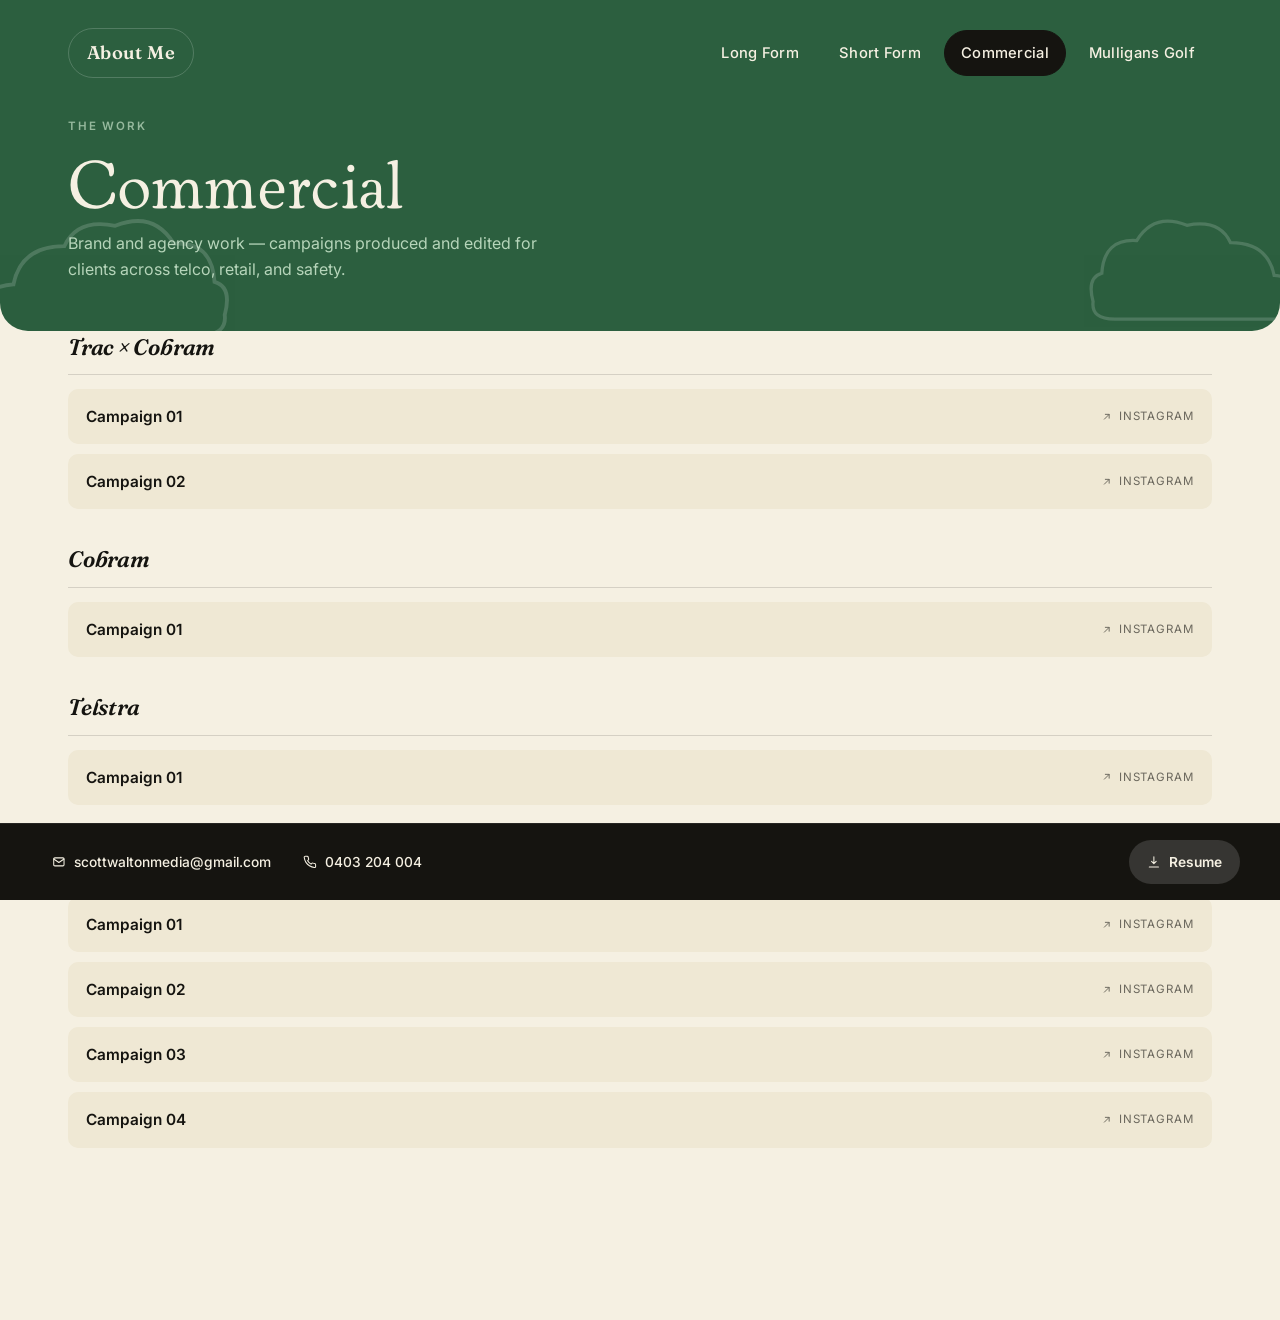
==== commercial.html @ 22e76039 "Finalise portfolio site for job applications Add real contact details and resume link, fill in the M" ====
<!DOCTYPE html>
<html lang="en-AU">
<head>
<meta charset="UTF-8">
<meta name="viewport" content="width=device-width, initial-scale=1">
<title>Commercial — Scott Walton</title>
<meta name="description" content="Commercial and brand work by Scott Walton — campaigns produced and edited for clients across telco, retail, and safety.">
<link rel="preconnect" href="https://fonts.googleapis.com">
<link rel="preconnect" href="https://fonts.gstatic.com" crossorigin>
<link href="https://fonts.googleapis.com/css2?family=Fraunces:ital,opsz,wght@0,9..144,300;0,9..144,600;0,9..144,900;1,9..144,600&family=Bevan&family=Inter:wght@400;500;600;700&display=swap" rel="stylesheet">
<link rel="stylesheet" href="style.css">
</head>
<body>

<!-- ================= PAGE HEADER ================= -->
<header class="hero hero--compact" id="top">
  <div class="cloud cloud--bl" aria-hidden="true">
    <svg viewBox="0 0 220 120" fill="none" stroke="currentColor" stroke-width="3">
      <path d="M14 92 Q12 62 42 60 Q48 30 82 30 Q92 8 122 14 Q152 2 168 28 Q198 26 200 58 Q214 62 208 84 Q210 100 188 100 L28 100 Q6 102 14 92 Z"/>
    </svg>
  </div>
  <div class="cloud cloud--br" aria-hidden="true">
    <svg viewBox="0 0 220 120" fill="none" stroke="currentColor" stroke-width="3">
      <path d="M14 92 Q12 62 42 60 Q48 30 82 30 Q92 8 122 14 Q152 2 168 28 Q198 26 200 58 Q214 62 208 84 Q210 100 188 100 L28 100 Q6 102 14 92 Z"/>
    </svg>
  </div>

  <div class="wrap hero-inner">
    <nav class="topnav" aria-label="Primary">
      <a class="brand" href="index.html">About Me</a>
      <div class="navlinks">
        <a href="long-form.html">Long Form</a>
        <a href="short-form.html">Short Form</a>
        <a href="commercial.html" class="active">Commercial</a>
        <a href="mulligans-golf.html">Mulligans Golf</a>
      </div>
    </nav>

    <div class="section-head">
      <span class="eyebrow">The Work</span>
      <h2 class="section-title">Commercial</h2>
      <p class="section-desc">Brand and agency work — campaigns produced and edited for clients across telco, retail, and safety.</p>
    </div>
  </div>
</header>

<main>
  <section class="bg-cream work-section">
    <div class="wrap">
      <div id="commercial-content"></div>
    </div>
  </section>
</main>

<!-- ================= PERSISTENT CONTACT ================= -->
<footer class="contact-bar">
  <div class="contact-bar-inner">
    <div class="contact-links">
      <a href="mailto:scottwaltonmedia@gmail.com">
        <svg class="icon" viewBox="0 0 24 24" fill="none" stroke="currentColor" stroke-width="1.8" stroke-linecap="round" stroke-linejoin="round" width="17" height="17"><rect x="3" y="5" width="18" height="14" rx="2"/><path d="M3 7l9 6 9-6"/></svg>
        <span class="full">scottwaltonmedia@gmail.com</span>
      </a>
      <a href="tel:+61403204004">
        <svg class="icon" viewBox="0 0 24 24" fill="none" stroke="currentColor" stroke-width="1.8" stroke-linecap="round" stroke-linejoin="round" width="17" height="17"><path d="M22 16.92v3a2 2 0 0 1-2.18 2 19.79 19.79 0 0 1-8.63-3.07 19.5 19.5 0 0 1-6-6 19.79 19.79 0 0 1-3.07-8.67A2 2 0 0 1 4.11 2h3a2 2 0 0 1 2 1.72c.13.96.36 1.9.7 2.81a2 2 0 0 1-.45 2.11L8.09 9.91a16 16 0 0 0 6 6l1.27-1.27a2 2 0 0 1 2.11-.45c.9.34 1.85.57 2.81.7A2 2 0 0 1 22 16.92z"/></svg>
        <span class="full">0403 204 004</span>
      </a>
    </div>
    <a class="resume-btn" href="resume/RESUME_SCOTT-WALTON.pdf" target="_blank" rel="noopener">
      <svg class="icon" viewBox="0 0 24 24" fill="none" stroke="currentColor" stroke-width="1.8" stroke-linecap="round" stroke-linejoin="round" width="16" height="16"><path d="M12 3v12m0 0l-4-4m4 4l4-4M4 21h16"/></svg>
      Resume
    </a>
  </div>
</footer>

<script src="common.js"></script>
<script>
  Site.renderCommercial("commercial-content", [
    { client:"Trac × Cobram", label:"Campaign 01", url:"https://www.instagram.com/p/DOAtXZxku90/" },
    { client:"Trac × Cobram", label:"Campaign 02", url:"https://www.instagram.com/p/DMUkMUGy0Uh/" },
    { client:"Cobram", label:"Campaign 01", url:"https://www.instagram.com/p/DJ03P0bSk0A/" },
    { client:"Telstra", label:"Campaign 01", url:"https://www.instagram.com/p/C-o95QfpR-b/" },
    { client:"TAC", label:"Campaign 01", url:"https://www.instagram.com/p/DLa5VhiiJYh/" },
    { client:"TAC", label:"Campaign 02", url:"https://www.instagram.com/p/DLbHF4pMY2a/" },
    { client:"TAC", label:"Campaign 03", url:"https://www.instagram.com/p/DLZAIhKzTkI/" },
    { client:"TAC", label:"Campaign 04", url:"https://www.instagram.com/p/DLY51osMXlN/" }
  ]);
</script>
</body>
</html>
---- style.css ----
@font-face{
  font-family:"Cooper Black";
  src:url("FONT/Cooper-Black.otf") format("opentype");
  font-weight:400;
  font-style:normal;
  font-display:swap;
}
@font-face{
  font-family:"Cooper Regular";
  src:url("FONT/Cooper-Regular.otf") format("opentype");
  font-weight:400;
  font-style:normal;
  font-display:swap;
}
@font-face{
  font-family:"Cooper Medium";
  src:url("FONT/Cooper-Medium.otf") format("opentype");
  font-weight:400;
  font-style:normal;
  font-display:swap;
}

:root{
  --green-900:#132c1e;
  --green-700:#1c4a30;
  --green:#2c5f3f;
  --green-500:#356e4a;
  --cream:#f5f0e2;
  --cream-2:#efe8d4;
  --cream-3:#fbf8ef;
  --ink:#151410;
  --ink-soft:#151410cc;
  --mint:#cfead0;
  --line:rgba(255,255,255,.18);
  --line-dark:rgba(20,20,15,.14);
  --radius:18px;
  --radius-sm:10px;
  --footer-h:76px;
  --ff-display:"Fraunces", Georgia, serif;
  --ff-title:"Cooper Black", "Bevan", Georgia, serif;
  --ff-regular:"Cooper Regular", Georgia, serif;
  --ff-medium:"Cooper Medium", Georgia, serif;
  --ff-body:"Inter", -apple-system, BlinkMacSystemFont, "Segoe UI", sans-serif;
  --dur-1:180ms; --dur-2:280ms; --dur-3:400ms;
  --ease-out: cubic-bezier(.16,1,.3,1);
}

*,*::before,*::after{box-sizing:border-box;}
html{-webkit-text-size-adjust:100%; scroll-behavior:smooth;}
html,body{overflow-x:hidden; max-width:100%;}
body{
  margin:0;
  font-family:var(--ff-body);
  background:var(--cream);
  color:var(--ink);
  font-size:16px;
  line-height:1.5;
  padding-bottom:var(--footer-h);
}
img{max-width:100%; display:block;}
a{color:inherit;}
h1,h2,h3{font-family:var(--ff-display); margin:0; letter-spacing:-0.01em;}
p{margin:0;}
button{font:inherit; color:inherit; background:none; border:0; cursor:pointer;}
ul{list-style:none; margin:0; padding:0;}
.visually-hidden{position:absolute; width:1px; height:1px; padding:0; margin:-1px; overflow:hidden; clip:rect(0,0,0,0); white-space:nowrap; border:0;}
:focus-visible{outline:3px solid var(--mint); outline-offset:3px; border-radius:4px;}

.wrap{max-width:1240px; margin:0 auto; padding:0 24px;}
@media (min-width:768px){ .wrap{padding:0 48px;} }

/* ---------- Reveal on scroll ---------- */
[data-reveal]{opacity:0; transform:translateY(18px); transition:opacity var(--dur-3) var(--ease-out), transform var(--dur-3) var(--ease-out);}
[data-reveal].in-view{opacity:1; transform:translateY(0);}
@media (prefers-reduced-motion: reduce){
  [data-reveal]{opacity:1; transform:none; transition:none;}
  *{animation-duration:0.01ms !important; animation-iteration-count:1 !important; transition-duration:0.01ms !important; scroll-behavior:auto !important;}
}

/* ---------- HERO / PAGE HEADER ---------- */
.hero{
  position:relative;
  background:var(--green);
  color:var(--cream);
  overflow:hidden;
  border-radius:0 0 28px 28px;
}
.hero--flat{border-radius:0;}
.hero-inner{position:relative; z-index:2; padding-top:20px; padding-bottom:64px;}
.hero--compact .hero-inner{padding-bottom:48px;}
.hero--compact .section-head{margin-top:40px; margin-bottom:0;}
.hero--compact .eyebrow,
.hero--compact .section-desc{color:var(--mint);}
.hero--compact .section-title{color:var(--cream); font-family:var(--ff-regular);}

nav.topnav{display:flex; align-items:center; justify-content:space-between; gap:16px; flex-wrap:wrap; padding-top:8px;}
.brand{
  font-family:var(--ff-display); font-weight:600; font-size:1.15rem; letter-spacing:.02em;
  border:1.5px solid var(--line); border-radius:999px; padding:10px 18px; min-height:44px; display:inline-flex; align-items:center;
  text-decoration:none;
  transition:background var(--dur-1) ease, border-color var(--dur-1) ease;
}
.brand.active{background:var(--ink); color:var(--cream); border-color:var(--ink);}
.navlinks{display:flex; align-items:center; gap:6px; flex-wrap:wrap;}
.navlinks a{
  text-decoration:none; font-weight:500; font-size:.92rem; letter-spacing:.02em;
  padding:11px 16px; min-height:44px; display:inline-flex; align-items:center;
  border-radius:999px; border:1.5px solid transparent;
  transition:background var(--dur-1) ease, border-color var(--dur-1) ease, color var(--dur-1) ease;
}
.navlinks a:hover{border-color:var(--line);}
.navlinks a.active{background:var(--ink); color:var(--cream); border-color:var(--ink);}

.hero-title{
  text-align:center;
  font-family:var(--ff-title);
  font-weight:400;
  font-size:clamp(3.4rem, 16vw, 10.5rem);
  line-height:.86;
  color:var(--mint);
  margin:56px 0 8px;
}
.hero-role{
  text-align:center;
  font-family:var(--ff-medium); font-style:normal; font-weight:400;
  font-size:clamp(1rem,3.4vw,1.5rem);
  color:var(--cream);
  margin-bottom:40px;
}
.role-circled{position:relative; display:inline-block;}
.role-circle{
  position:absolute; inset:-65% -12% -18% -12%; z-index:1;
  overflow:visible; pointer-events:none;
  transform:rotate(-2deg);
}

.hero-bio{max-width:680px; margin:0 auto; text-align:left;}
.hero-bio p{font-family:var(--ff-regular); font-size:1.05rem; line-height:1.75; color:var(--cream); opacity:.95; margin-bottom:18px;}
.hero-bio p:last-of-type{margin-bottom:22px;}

.scroll-cue{
  display:flex; flex-direction:column; align-items:center; gap:6px;
  margin:56px auto 8px; color:var(--mint); opacity:.8;
  font-size:.68rem; letter-spacing:.18em; text-transform:uppercase;
}
.scroll-cue svg{animation:bob 1.8s ease-in-out infinite;}
@keyframes bob{0%,100%{transform:translateY(0);}50%{transform:translateY(6px);}}

.cloud{position:absolute; color:var(--line); opacity:.9; pointer-events:none; z-index:1;}
.cloud svg{display:block;}
.cloud--bl{left:-40px; bottom:-30px; width:280px;}
.cloud--br{right:-40px; bottom:-10px; width:240px; transform:scaleX(-1);}
@media (max-width:640px){ .cloud--bl{width:190px;} .cloud--br{width:170px;} }

/* ---------- SECTION shell ---------- */
section{padding:96px 0;}
.section-head{margin-bottom:48px;}
.section-head--center{text-align:center;}
.eyebrow{
  display:block; font-size:.72rem; letter-spacing:.16em; text-transform:uppercase; font-weight:600;
  margin-bottom:14px; opacity:.65;
}
.section-title{font-family:var(--ff-title); font-size:clamp(2.4rem,7vw,4.2rem); font-weight:400; line-height:.94;}
.section-desc{max-width:520px; margin-top:18px; font-size:1rem; line-height:1.65; opacity:.85;}
.section-head--center .section-desc{margin-left:auto; margin-right:auto;}

/* Utility background/spacing for standalone work pages */
.bg-green{background:var(--green); color:var(--cream);}
.bg-cream2{background:var(--cream-2);}
.bg-cream{background:var(--cream);}
.work-section{padding:0 0 96px;}

/* ---------- Placeholder content block (reused anywhere) ---------- */
.placeholder-block{
  padding:20px 22px; border:1.5px dashed var(--line-dark); border-radius:var(--radius-sm);
}
.placeholder-tag{
  display:inline-block; font-style:normal; font-family:var(--ff-body); font-weight:600; font-size:.68rem;
  letter-spacing:.1em; text-transform:uppercase; background:var(--green); color:var(--mint);
  padding:4px 10px; border-radius:999px; margin-bottom:14px;
}
.placeholder-block p{font-style:italic; color:var(--ink-soft); font-size:1.02rem; line-height:1.7;}

/* ---------- LOGO BAR ---------- */
.logos{
  background:var(--cream-3);
  border-top:1px solid var(--line-dark);
  border-bottom:1px solid var(--line-dark);
  padding:40px 0;
}
.logos-caption{
  text-align:center; font-family:var(--ff-display); font-style:italic; font-weight:500;
  font-size:.95rem; color:var(--ink-soft); opacity:.85;
}
.logo-row{display:flex; flex-wrap:wrap; justify-content:center; align-items:center; gap:28px 56px; margin-top:24px;}
.logo-slot{
  font-family:var(--ff-body); font-size:1.15rem; font-weight:700; letter-spacing:.01em;
  color:#8f897a;
}
.logo-slot img{display:block; height:32px; width:auto; filter:grayscale(1); opacity:.7;}

/* ---------- SHOWREEL (home) ---------- */
.showreel-heading-row{
  display:flex; align-items:center; flex-wrap:wrap; gap:8px 32px;
  margin-bottom:56px;
}
.showreel-heading{position:relative; display:inline-block;}
.showreel-heading .section-title{position:relative; z-index:1;}
.showreel-circle{
  position:absolute; inset:-88% -10% -8% -10%; z-index:2;
  overflow:visible; pointer-events:none;
  transform:rotate(-3deg) translateX(5%);
}
.showreel-note{width:640px; max-width:75vw; height:auto; margin-top:6px;}
.showreel-player{width:100%;}
.showreel-video{
  display:block; width:100%; aspect-ratio:16/9;
  border-radius:var(--radius); background:#000;
}
.video-pending{
  aspect-ratio:16/9; width:100%; border-radius:var(--radius);
  border:1.5px dashed var(--line-dark);
  display:flex; flex-direction:column; align-items:center; justify-content:center;
  text-align:center; gap:12px; padding:32px;
}
.video-pending p{max-width:440px; font-style:italic; color:var(--ink-soft); font-size:.95rem; line-height:1.65;}
.video-pending code{font-family:var(--ff-body); font-style:normal; background:var(--cream-2); padding:2px 6px; border-radius:4px; font-size:.9em;}

/* ---------- Long Form / video cards ---------- */
.lf-featured{
  display:block; text-decoration:none; color:inherit;
  border-radius:var(--radius); overflow:hidden; position:relative;
  background:var(--green-700); margin-bottom:28px;
  border:1px solid var(--line);
}
.lf-featured .thumb-box{aspect-ratio:16/7.2;}
.lf-featured .card-title{padding:18px 22px 22px;}
.lf-featured .card-title .kicker{font-size:.68rem; letter-spacing:.14em; text-transform:uppercase; opacity:.75; display:block; margin-bottom:6px;}
.lf-featured .card-title h3{font-size:clamp(1.3rem,3vw,1.9rem); font-weight:600; font-style:italic;}

.card-grid{display:grid; grid-template-columns:1fr; gap:22px;}
@media (min-width:640px){ .card-grid{grid-template-columns:repeat(2,1fr);} }
@media (min-width:1024px){ .card-grid.cols-4{grid-template-columns:repeat(4,1fr);} }

.video-card{
  display:block; text-decoration:none; color:inherit;
  border-radius:var(--radius-sm); overflow:hidden; background:var(--green-700);
  border:1px solid var(--line); cursor:pointer;
}
.thumb-box{
  position:relative; aspect-ratio:16/9; background:var(--green-900);
  overflow:hidden;
}
.thumb-box img{width:100%; height:100%; object-fit:cover; transition:transform var(--dur-3) var(--ease-out);}
.video-card:hover .thumb-box img{transform:scale(1.04);}
.thumb-box.thumb-fallback{
  display:flex; align-items:center; justify-content:center;
  background:linear-gradient(135deg,var(--green-500),var(--green-900));
}
.thumb-box.thumb-fallback img{display:none;}
.play-badge{
  position:absolute; inset:0; display:flex; align-items:center; justify-content:center;
}
.play-badge span{
  width:56px; height:56px; border-radius:50%; background:rgba(20,20,15,.55);
  backdrop-filter:blur(2px); display:flex; align-items:center; justify-content:center;
  color:var(--cream); transition:transform var(--dur-2) var(--ease-out), background var(--dur-2) ease;
}
.video-card:hover .play-badge span, .lf-featured:hover .play-badge span{transform:scale(1.08); background:var(--ink);}
.card-title{padding:14px 16px 18px;}
.card-title h3{font-size:1rem; font-weight:600; font-family:var(--ff-body);}

/* ---------- SHORT FORM ---------- */
.reel-grid{display:grid; grid-template-columns:repeat(2,1fr); gap:18px;}
@media (min-width:640px){ .reel-grid{grid-template-columns:repeat(4,1fr);} }
.reel-card{
  display:flex; flex-direction:column; justify-content:space-between;
  aspect-ratio:9/16; border-radius:var(--radius-sm); padding:16px;
  background:var(--green); color:var(--mint); text-decoration:none;
  border:1px solid var(--line-dark);
  transition:transform var(--dur-2) var(--ease-out), box-shadow var(--dur-2) var(--ease-out);
}
.reel-card:hover{transform:translateY(-4px); box-shadow:0 14px 28px -12px rgba(20,40,25,.35);}
.reel-top{display:flex; justify-content:space-between; align-items:flex-start;}
.reel-tag{font-size:.62rem; letter-spacing:.1em; text-transform:uppercase; background:var(--ink); color:var(--mint); padding:4px 9px; border-radius:999px;}
.reel-bottom h3{color:var(--cream); font-size:.95rem; font-weight:600; font-family:var(--ff-body); line-height:1.3;}
.reel-bottom .link-row{display:flex; align-items:center; gap:6px; margin-top:8px; font-size:.72rem; opacity:.85;}

/* ---------- COMMERCIAL ---------- */
.client-group{margin-bottom:34px;}
.client-group:last-child{margin-bottom:0;}
.client-name{
  font-family:var(--ff-display); font-weight:600; font-style:italic; font-size:1.4rem;
  margin-bottom:14px; padding-bottom:10px; border-bottom:1.5px solid var(--line-dark);
}
.campaign-list{display:flex; flex-direction:column; gap:10px;}
.campaign-row{
  display:flex; align-items:center; justify-content:space-between; gap:12px;
  text-decoration:none; color:inherit; padding:16px 18px; min-height:44px;
  background:var(--cream-2); border-radius:var(--radius-sm);
  transition:background var(--dur-1) ease, transform var(--dur-1) ease;
}
.campaign-row:hover{background:var(--green); color:var(--mint); transform:translateX(4px);}
.campaign-row .label{font-weight:600; font-size:.96rem;}
.campaign-row .platform{font-size:.72rem; letter-spacing:.08em; text-transform:uppercase; opacity:.6; display:flex; align-items:center; gap:6px;}

/* ---------- FOOTER (persistent) ---------- */
.contact-bar{
  position:fixed; left:0; right:0; bottom:0; z-index:50;
  background:var(--ink); color:var(--cream);
  border-top:1px solid rgba(255,255,255,.08);
}
.contact-bar-inner{
  max-width:1240px; margin:0 auto; padding:0 20px;
  min-height:var(--footer-h);
  display:flex; align-items:center; justify-content:space-between; gap:14px; flex-wrap:wrap;
}
.contact-links{display:flex; align-items:center; gap:8px; flex-wrap:wrap;}
.contact-links a{
  display:inline-flex; align-items:center; gap:8px; text-decoration:none; font-size:.86rem; font-weight:500;
  padding:10px 12px; min-height:44px; border-radius:999px;
  transition:background var(--dur-1) ease;
}
.contact-links a:hover{background:rgba(255,255,255,.08);}
.resume-btn{
  display:inline-flex; align-items:center; gap:8px; text-decoration:none; font-size:.86rem; font-weight:600;
  padding:10px 18px; min-height:44px; border-radius:999px;
  background:rgba(255,255,255,.14); color:var(--cream);
  transition:background var(--dur-1) ease;
}
.resume-btn:hover{background:rgba(255,255,255,.24);}
@media (max-width:560px){
  .contact-bar-inner{padding:10px 16px; gap:8px;}
  .contact-links a span.full{display:none;}
}

/* ---------- Modal ---------- */
.modal{
  position:fixed; inset:0; z-index:100; display:flex; align-items:center; justify-content:center;
  padding:24px; background:rgba(10,12,10,.88);
  opacity:0; pointer-events:none; transition:opacity var(--dur-2) ease;
}
.modal.open{opacity:1; pointer-events:auto;}
.modal-content{
  position:relative; width:100%; max-width:920px; aspect-ratio:16/9;
  background:#000; border-radius:14px; overflow:hidden;
}
.modal-content iframe{width:100%; height:100%; border:0;}
.modal-close{
  position:absolute; top:-46px; right:0; color:#fff;
  width:40px; height:40px; display:flex; align-items:center; justify-content:center;
  border:1.5px solid rgba(255,255,255,.4); border-radius:50%;
}
.modal-close:hover{background:rgba(255,255,255,.12);}

.icon{width:1em; height:1em; flex:none;}
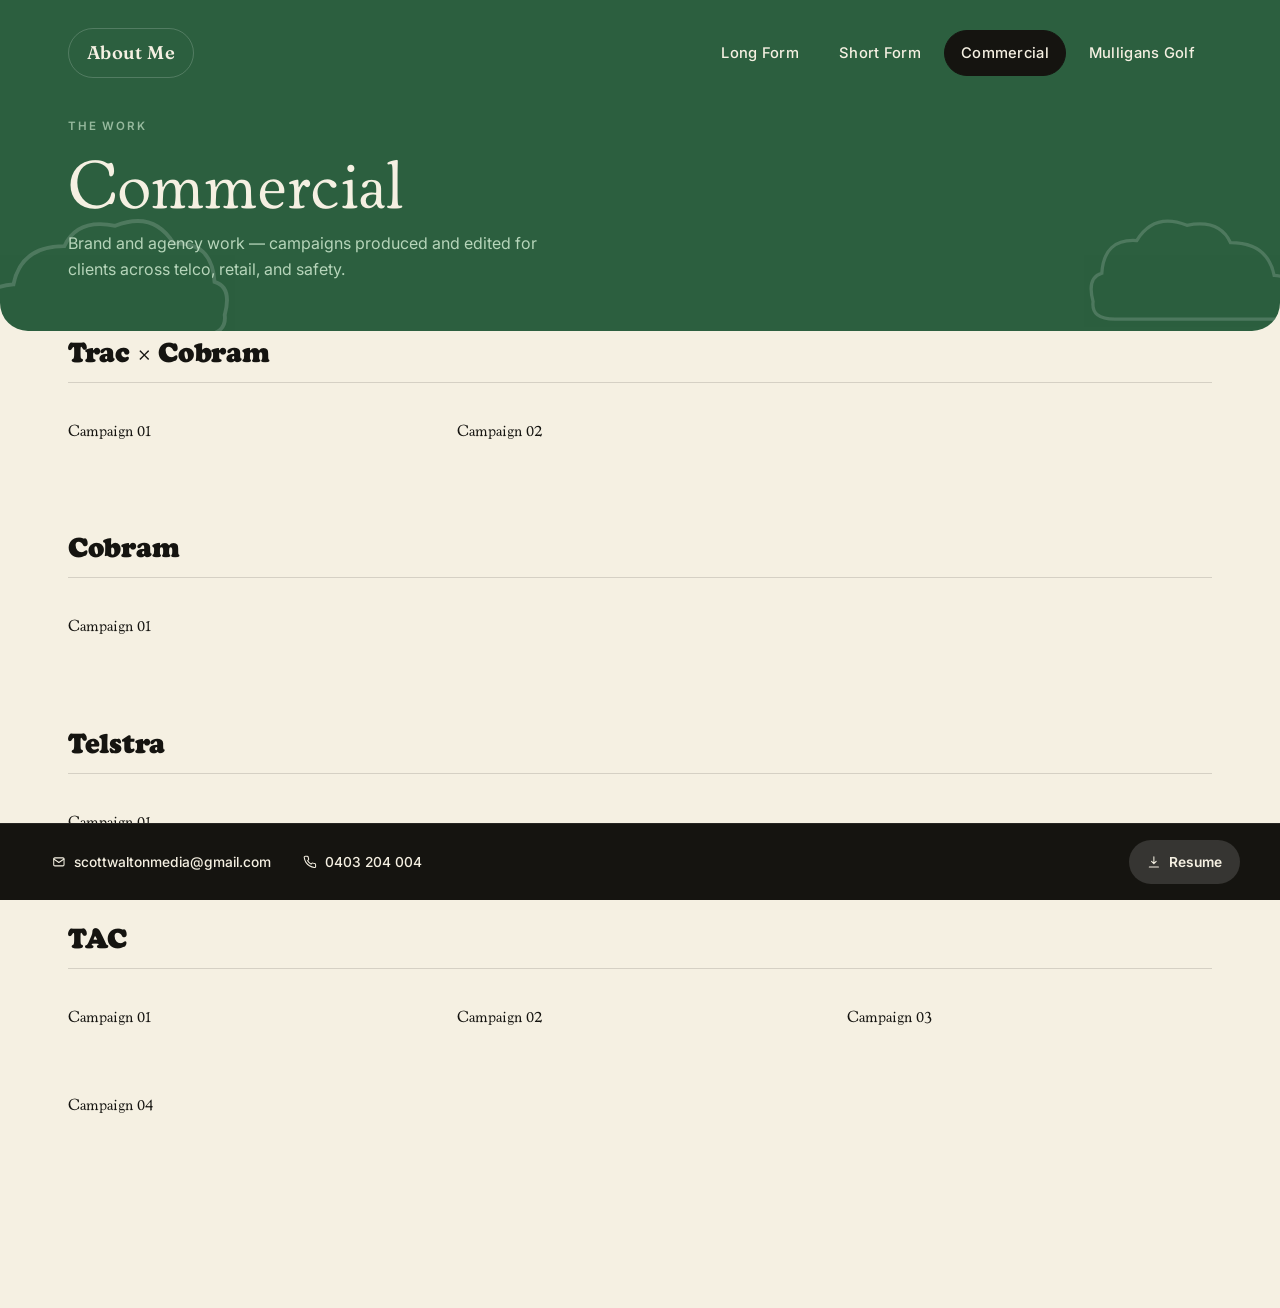
==== commit e7a488aa: "Redesign Commercial page with real Instagram embeds Replace plain text campaign rows with a grouped " ====
--- a/commercial.html
+++ b/commercial.html
@@ -74,7 +74,7 @@
 
 <script src="common.js"></script>
 <script>
-  Site.renderCommercial("commercial-content", [
+  Site.renderInstagramGrid("commercial-content", [
     { client:"Trac × Cobram", label:"Campaign 01", url:"https://www.instagram.com/p/DOAtXZxku90/" },
     { client:"Trac × Cobram", label:"Campaign 02", url:"https://www.instagram.com/p/DMUkMUGy0Uh/" },
     { client:"Cobram", label:"Campaign 01", url:"https://www.instagram.com/p/DJ03P0bSk0A/" },
--- a/style.css
+++ b/style.css
@@ -15,6 +15,13 @@
 @font-face{
   font-family:"Cooper Medium";
   src:url("FONT/Cooper-Medium.otf") format("opentype");
+  font-weight:400;
+  font-style:normal;
+  font-display:swap;
+}
+@font-face{
+  font-family:"BN Rendall Script";
+  src:url("FONT/BNRendallScript-Cursive.otf") format("opentype");
   font-weight:400;
   font-style:normal;
   font-display:swap;
@@ -270,6 +277,68 @@
 .card-title{padding:14px 16px 18px;}
 .card-title h3{font-size:1rem; font-weight:600; font-family:var(--ff-body);}
 
+/* ---------- Mulligans Golf page header ---------- */
+.section-head--mulligans .section-title{
+  font-family:"BN Rendall Script", cursive; font-weight:400;
+  font-size:clamp(3.2rem, 9vw, 5.6rem);
+}
+.section-head--mulligans .section-desc{
+  font-family:var(--ff-regular);
+  max-width:640px;
+  font-size:17px;
+}
+.section-head--mulligans .section-desc p + p{
+  margin-top:14px;
+}
+
+/* ---------- YouTube-style featured + grid (Mulligans Golf) ---------- */
+.yt-featured{
+  display:block; text-decoration:none; color:inherit;
+  max-width:700px; margin:56px auto 56px;
+  outline:none;
+}
+.yt-featured .yt-thumb{
+  aspect-ratio:16/9; border-radius:var(--radius); overflow:hidden; background:var(--green-900);
+}
+.yt-featured:focus-visible .yt-thumb{
+  outline:3px solid var(--mint); outline-offset:2px; border-radius:var(--radius);
+}
+.yt-featured .yt-title{
+  margin-top:16px; font-family:var(--ff-body); font-weight:600;
+  font-size:1.2rem; line-height:1.4; color:var(--ink);
+}
+
+.yt-grid{display:grid; grid-template-columns:1fr; gap:32px 22px;}
+@media (min-width:640px){ .yt-grid{grid-template-columns:repeat(2,1fr);} }
+@media (min-width:1024px){ .yt-grid{grid-template-columns:repeat(4,1fr);} }
+
+.yt-card{display:block; text-decoration:none; color:inherit; outline:none;}
+.yt-card .yt-thumb{
+  aspect-ratio:16/9; border-radius:var(--radius-sm); overflow:hidden; background:var(--green-900);
+}
+.yt-card:focus-visible .yt-thumb{
+  outline:3px solid var(--mint); outline-offset:2px; border-radius:var(--radius-sm);
+}
+.yt-card .yt-title{
+  margin-top:10px; font-family:var(--ff-body); font-weight:600;
+  font-size:.92rem; line-height:1.4; color:var(--ink);
+}
+
+.yt-thumb{position:relative;}
+.yt-thumb img{width:100%; height:100%; object-fit:cover; display:block; transition:transform var(--dur-3) var(--ease-out);}
+.yt-card:hover .yt-thumb img, .yt-featured:hover .yt-thumb img{transform:scale(1.03);}
+
+.shorts-heading{
+  font-family:var(--ff-title); font-weight:400;
+  font-size:clamp(1.8rem, 4vw, 2.6rem);
+  margin:72px 0 28px;
+}
+.yt-grid--shorts{grid-template-columns:repeat(2,1fr); gap:20px 16px;}
+@media (min-width:640px){ .yt-grid--shorts{grid-template-columns:repeat(3,1fr);} }
+@media (min-width:900px){ .yt-grid--shorts{grid-template-columns:repeat(6,1fr);} }
+.yt-card--vertical .yt-thumb{aspect-ratio:9/16;}
+.yt-card--vertical .yt-title{font-size:.86rem;}
+
 /* ---------- SHORT FORM ---------- */
 .reel-grid{display:grid; grid-template-columns:repeat(2,1fr); gap:18px;}
 @media (min-width:640px){ .reel-grid{grid-template-columns:repeat(4,1fr);} }
@@ -287,22 +356,23 @@
 .reel-bottom .link-row{display:flex; align-items:center; gap:6px; margin-top:8px; font-size:.72rem; opacity:.85;}
 
 /* ---------- COMMERCIAL ---------- */
-.client-group{margin-bottom:34px;}
-.client-group:last-child{margin-bottom:0;}
+.ig-client-group{margin-bottom:64px;}
+.ig-client-group:last-child{margin-bottom:0;}
 .client-name{
-  font-family:var(--ff-display); font-weight:600; font-style:italic; font-size:1.4rem;
-  margin-bottom:14px; padding-bottom:10px; border-bottom:1.5px solid var(--line-dark);
-}
-.campaign-list{display:flex; flex-direction:column; gap:10px;}
-.campaign-row{
-  display:flex; align-items:center; justify-content:space-between; gap:12px;
-  text-decoration:none; color:inherit; padding:16px 18px; min-height:44px;
-  background:var(--cream-2); border-radius:var(--radius-sm);
-  transition:background var(--dur-1) ease, transform var(--dur-1) ease;
-}
-.campaign-row:hover{background:var(--green); color:var(--mint); transform:translateX(4px);}
-.campaign-row .label{font-weight:600; font-size:.96rem;}
-.campaign-row .platform{font-size:.72rem; letter-spacing:.08em; text-transform:uppercase; opacity:.6; display:flex; align-items:center; gap:6px;}
+  font-family:var(--ff-title); font-weight:400; font-style:normal; font-size:1.7rem;
+  margin-bottom:24px; padding-bottom:10px; border-bottom:1.5px solid var(--line-dark);
+}
+.ig-grid{display:grid; grid-template-columns:1fr; gap:32px 24px;}
+@media (min-width:640px){ .ig-grid{grid-template-columns:repeat(2,1fr);} }
+@media (min-width:1024px){ .ig-grid{grid-template-columns:repeat(3,1fr);} }
+.ig-card{display:flex; flex-direction:column;}
+.ig-card blockquote.instagram-media{
+  margin:0 !important; width:100% !important; min-width:0 !important; max-width:none !important;
+}
+.ig-title{
+  margin-top:12px; font-family:var(--ff-regular); font-weight:400;
+  font-size:1rem; line-height:1.4; color:var(--ink);
+}
 
 /* ---------- FOOTER (persistent) ---------- */
 .contact-bar{
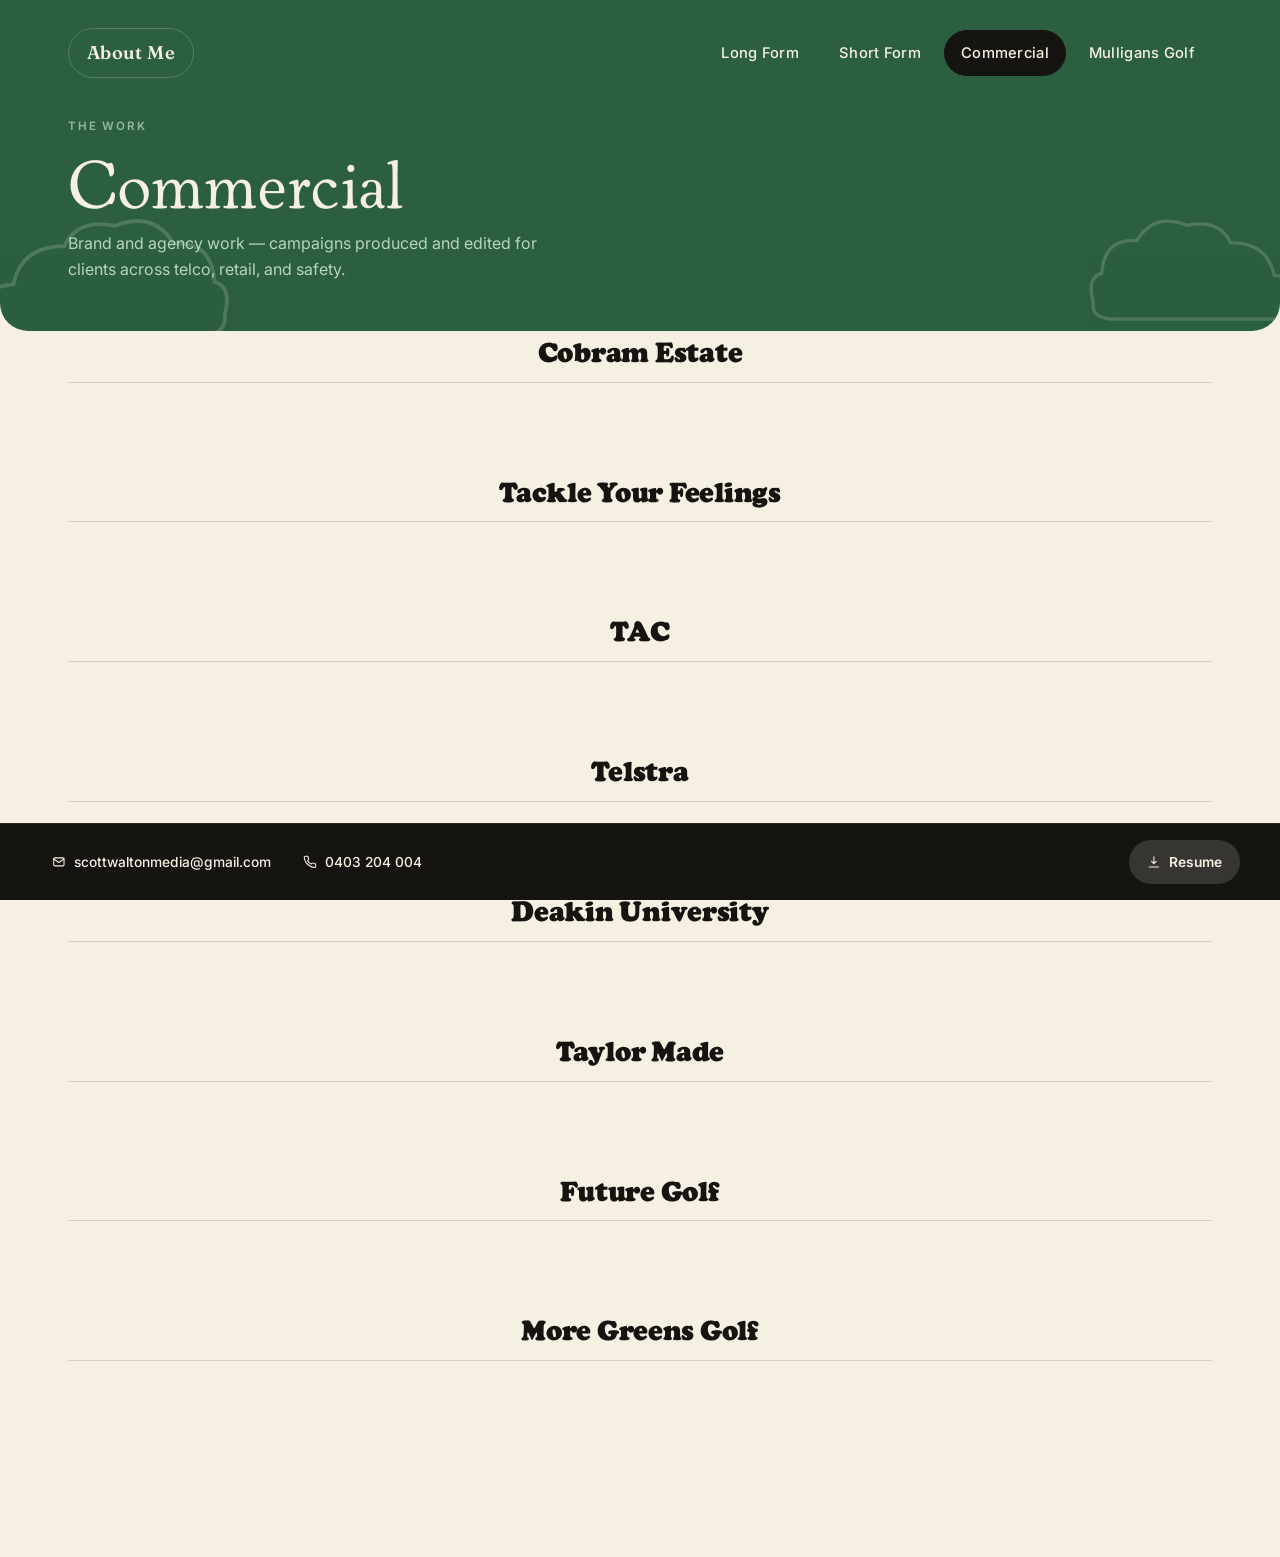
==== commit dfa58022: "Expand Commercial page with new clients and reorder by priority Add Tackle Your Feelings, Deakin Uni" ====
--- a/commercial.html
+++ b/commercial.html
@@ -75,14 +75,30 @@
 <script src="common.js"></script>
 <script>
   Site.renderInstagramGrid("commercial-content", [
-    { client:"Trac × Cobram", label:"Campaign 01", url:"https://www.instagram.com/p/DOAtXZxku90/" },
-    { client:"Trac × Cobram", label:"Campaign 02", url:"https://www.instagram.com/p/DMUkMUGy0Uh/" },
-    { client:"Cobram", label:"Campaign 01", url:"https://www.instagram.com/p/DJ03P0bSk0A/" },
-    { client:"Telstra", label:"Campaign 01", url:"https://www.instagram.com/p/C-o95QfpR-b/" },
-    { client:"TAC", label:"Campaign 01", url:"https://www.instagram.com/p/DLa5VhiiJYh/" },
-    { client:"TAC", label:"Campaign 02", url:"https://www.instagram.com/p/DLbHF4pMY2a/" },
-    { client:"TAC", label:"Campaign 03", url:"https://www.instagram.com/p/DLZAIhKzTkI/" },
-    { client:"TAC", label:"Campaign 04", url:"https://www.instagram.com/p/DLY51osMXlN/" }
+    { client:"Cobram Estate", url:"https://www.instagram.com/p/DOAtXZxku90/" },
+    { client:"Cobram Estate", url:"https://www.instagram.com/p/DMUkMUGy0Uh/" },
+    { client:"Cobram Estate", url:"https://www.instagram.com/p/DJ03P0bSk0A/" },
+    { client:"Cobram Estate", url:"https://www.instagram.com/p/C86NnfCvRc3/" },
+
+    { client:"Tackle Your Feelings", url:"https://www.instagram.com/p/C5XT9WCPCPp/" },
+    { client:"Tackle Your Feelings", url:"https://www.instagram.com/p/DOImAJOjkMy/" },
+    { client:"Tackle Your Feelings", url:"https://www.instagram.com/p/DIfAL01SCip/" },
+
+    { client:"TAC", url:"https://www.instagram.com/p/DLa5VhiiJYh/" },
+    { client:"TAC", url:"https://www.instagram.com/p/DLbHF4pMY2a/" },
+    { client:"TAC", url:"https://www.instagram.com/p/DLZAIhKzTkI/" },
+    { client:"TAC", url:"https://www.instagram.com/p/DLY51osMXlN/" },
+
+    { client:"Telstra", url:"https://www.instagram.com/p/C-o95QfpR-b/" },
+    { client:"Telstra", url:"https://www.instagram.com/p/C8s9AAOPeDP/" },
+
+    { client:"Deakin University", url:"https://www.instagram.com/reel/DMZaK-lRQk9/" },
+
+    { client:"Taylor Made", url:"https://www.instagram.com/p/C8GPd38vEmx/" },
+
+    { client:"Future Golf", url:"https://www.instagram.com/p/C4rLPSsy0UA/" },
+
+    { client:"More Greens Golf", url:"https://www.instagram.com/p/CuBC_dPLbTW/" }
   ]);
 </script>
 </body>
--- a/style.css
+++ b/style.css
@@ -356,22 +356,16 @@
 .reel-bottom .link-row{display:flex; align-items:center; gap:6px; margin-top:8px; font-size:.72rem; opacity:.85;}
 
 /* ---------- COMMERCIAL ---------- */
-.ig-client-group{margin-bottom:64px;}
+.ig-client-group{margin-bottom:64px; text-align:center;}
 .ig-client-group:last-child{margin-bottom:0;}
 .client-name{
   font-family:var(--ff-title); font-weight:400; font-style:normal; font-size:1.7rem;
   margin-bottom:24px; padding-bottom:10px; border-bottom:1.5px solid var(--line-dark);
 }
-.ig-grid{display:grid; grid-template-columns:1fr; gap:32px 24px;}
-@media (min-width:640px){ .ig-grid{grid-template-columns:repeat(2,1fr);} }
-@media (min-width:1024px){ .ig-grid{grid-template-columns:repeat(3,1fr);} }
-.ig-card{display:flex; flex-direction:column;}
+.ig-grid{display:flex; flex-wrap:wrap; justify-content:center; gap:20px;}
+.ig-card{display:flex; flex-direction:column; flex:0 1 271px; max-width:100%;}
 .ig-card blockquote.instagram-media{
   margin:0 !important; width:100% !important; min-width:0 !important; max-width:none !important;
-}
-.ig-title{
-  margin-top:12px; font-family:var(--ff-regular); font-weight:400;
-  font-size:1rem; line-height:1.4; color:var(--ink);
 }
 
 /* ---------- FOOTER (persistent) ---------- */
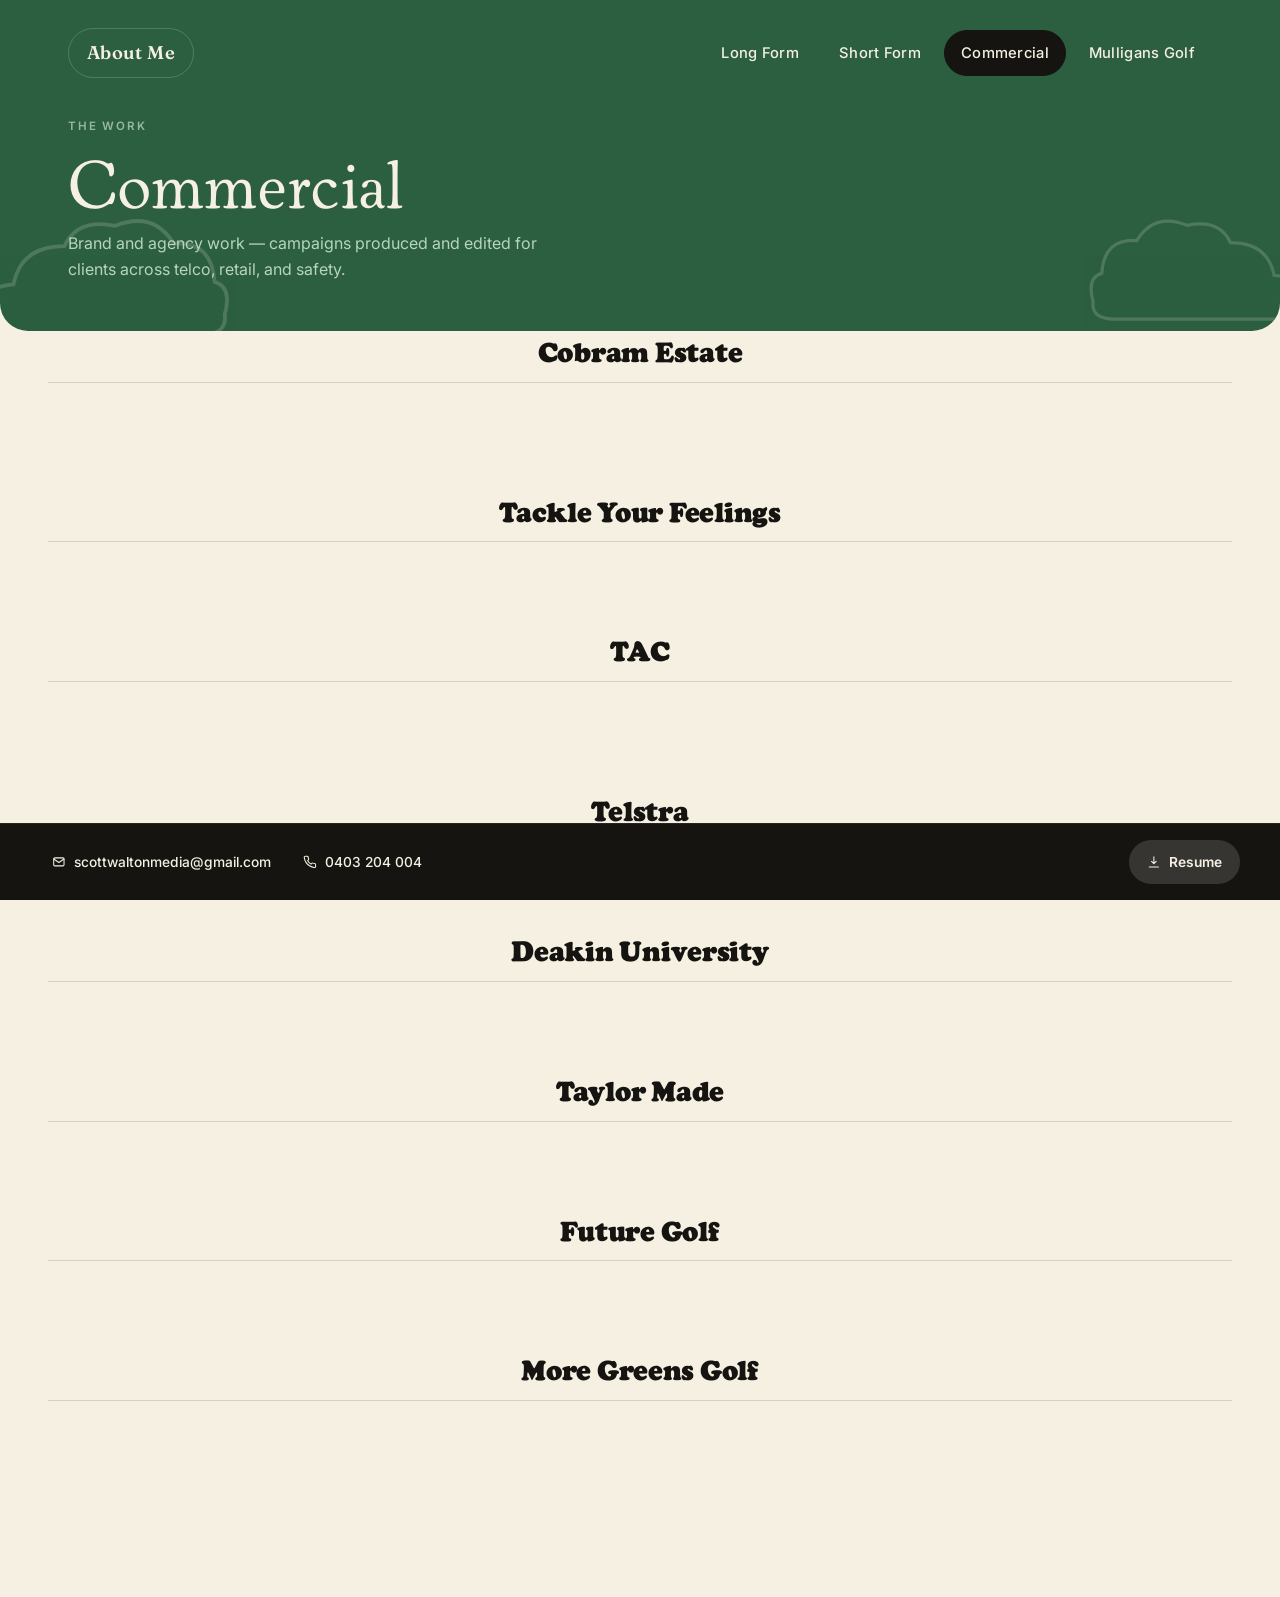
==== commit 705d2d4b: "Fix Commercial grid to fit 4 videos per row Instagram enforces a hard 326px minimum embed width, whi" ====
--- a/commercial.html
+++ b/commercial.html
@@ -46,7 +46,7 @@
 
 <main>
   <section class="bg-cream work-section">
-    <div class="wrap">
+    <div class="wrap wrap--wide">
       <div id="commercial-content"></div>
     </div>
   </section>
--- a/style.css
+++ b/style.css
@@ -75,6 +75,7 @@
 
 .wrap{max-width:1240px; margin:0 auto; padding:0 24px;}
 @media (min-width:768px){ .wrap{padding:0 48px;} }
+.wrap--wide{max-width:1480px;}
 
 /* ---------- Reveal on scroll ---------- */
 [data-reveal]{opacity:0; transform:translateY(18px); transition:opacity var(--dur-3) var(--ease-out), transform var(--dur-3) var(--ease-out);}
@@ -363,7 +364,7 @@
   margin-bottom:24px; padding-bottom:10px; border-bottom:1.5px solid var(--line-dark);
 }
 .ig-grid{display:flex; flex-wrap:wrap; justify-content:center; gap:20px;}
-.ig-card{display:flex; flex-direction:column; flex:0 1 271px; max-width:100%;}
+.ig-card{display:flex; flex-direction:column; flex:0 1 326px; max-width:100%;}
 .ig-card blockquote.instagram-media{
   margin:0 !important; width:100% !important; min-width:0 !important; max-width:none !important;
 }
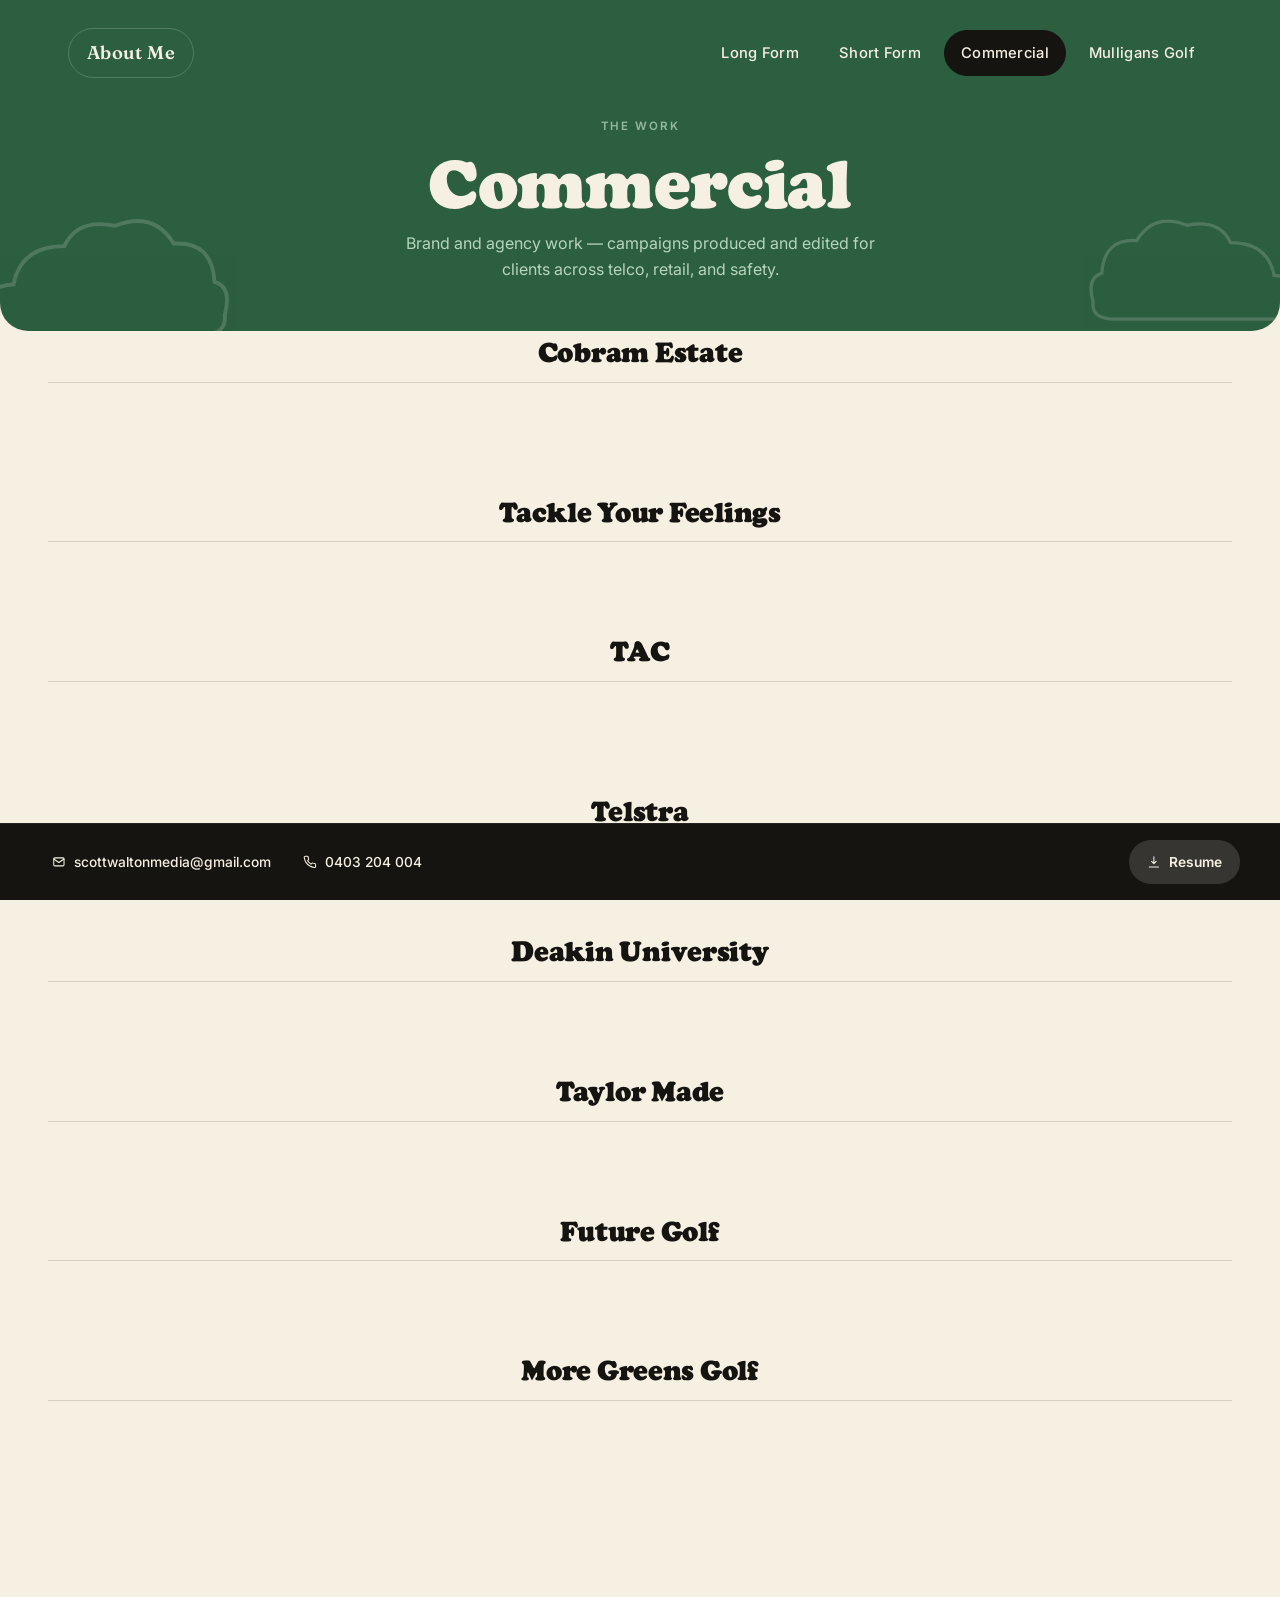
==== commit b15bd5c4: "Centre-align Commercial page header, title in Cooper Black" ====
--- a/commercial.html
+++ b/commercial.html
@@ -36,7 +36,7 @@
       </div>
     </nav>
 
-    <div class="section-head">
+    <div class="section-head section-head--center section-head--commercial">
       <span class="eyebrow">The Work</span>
       <h2 class="section-title">Commercial</h2>
       <p class="section-desc">Brand and agency work — campaigns produced and edited for clients across telco, retail, and safety.</p>
--- a/style.css
+++ b/style.css
@@ -292,6 +292,11 @@
   margin-top:14px;
 }
 
+/* ---------- Commercial page header ---------- */
+.section-head--commercial .section-title{
+  font-family:var(--ff-title); font-weight:400;
+}
+
 /* ---------- YouTube-style featured + grid (Mulligans Golf) ---------- */
 .yt-featured{
   display:block; text-decoration:none; color:inherit;
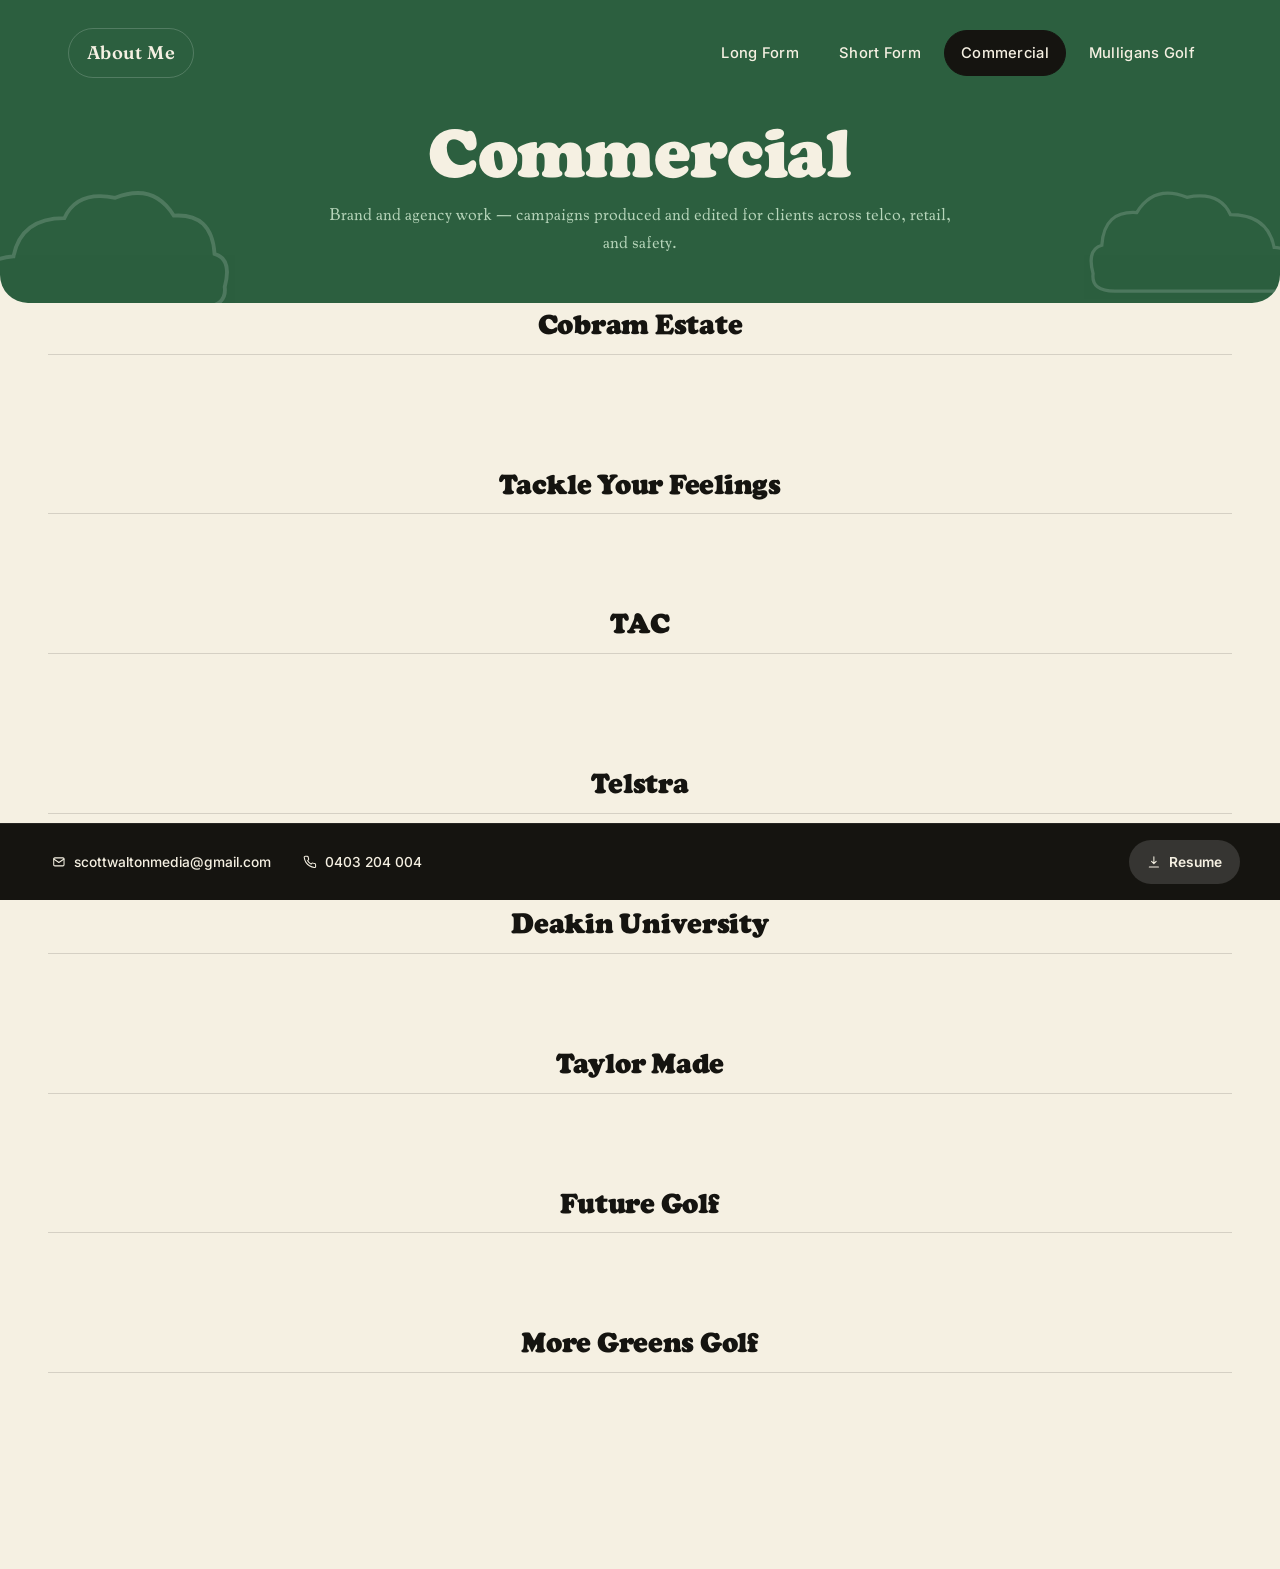
==== commit efe5214a: "Remove "The Work" eyebrow and set Commercial description to Cooper Regular" ====
--- a/commercial.html
+++ b/commercial.html
@@ -37,7 +37,6 @@
     </nav>
 
     <div class="section-head section-head--center section-head--commercial">
-      <span class="eyebrow">The Work</span>
       <h2 class="section-title">Commercial</h2>
       <p class="section-desc">Brand and agency work — campaigns produced and edited for clients across telco, retail, and safety.</p>
     </div>
--- a/style.css
+++ b/style.css
@@ -296,6 +296,11 @@
 .section-head--commercial .section-title{
   font-family:var(--ff-title); font-weight:400;
 }
+.section-head--commercial .section-desc{
+  font-family:var(--ff-regular);
+  max-width:640px;
+  font-size:17px;
+}
 
 /* ---------- YouTube-style featured + grid (Mulligans Golf) ---------- */
 .yt-featured{
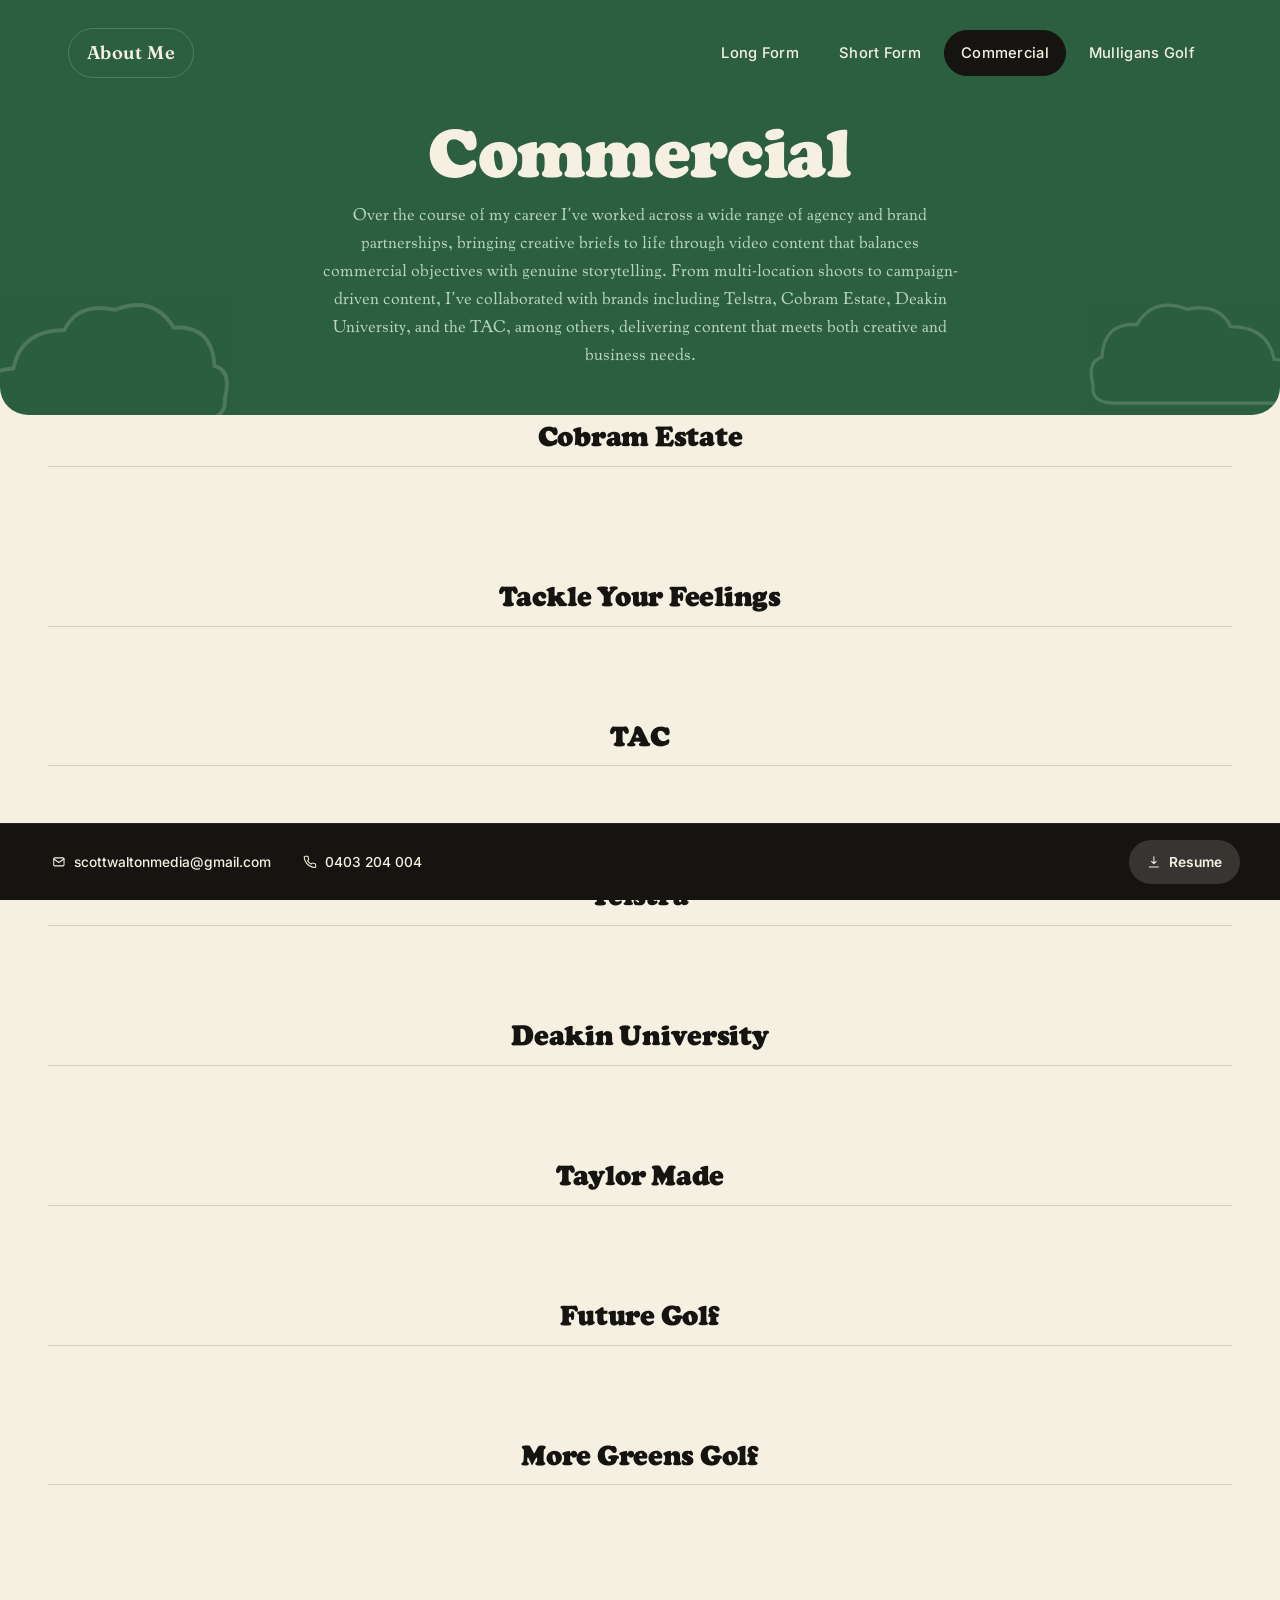
==== commit a4407ca9: "Update Commercial page description with real bio copy" ====
--- a/commercial.html
+++ b/commercial.html
@@ -38,7 +38,7 @@
 
     <div class="section-head section-head--center section-head--commercial">
       <h2 class="section-title">Commercial</h2>
-      <p class="section-desc">Brand and agency work — campaigns produced and edited for clients across telco, retail, and safety.</p>
+      <p class="section-desc">Over the course of my career I've worked across a wide range of agency and brand partnerships, bringing creative briefs to life through video content that balances commercial objectives with genuine storytelling. From multi-location shoots to campaign-driven content, I've collaborated with brands including Telstra, Cobram Estate, Deakin University, and the TAC, among others, delivering content that meets both creative and business needs.</p>
     </div>
   </div>
 </header>
--- a/style.css
+++ b/style.css
@@ -234,49 +234,6 @@
 .video-pending p{max-width:440px; font-style:italic; color:var(--ink-soft); font-size:.95rem; line-height:1.65;}
 .video-pending code{font-family:var(--ff-body); font-style:normal; background:var(--cream-2); padding:2px 6px; border-radius:4px; font-size:.9em;}
 
-/* ---------- Long Form / video cards ---------- */
-.lf-featured{
-  display:block; text-decoration:none; color:inherit;
-  border-radius:var(--radius); overflow:hidden; position:relative;
-  background:var(--green-700); margin-bottom:28px;
-  border:1px solid var(--line);
-}
-.lf-featured .thumb-box{aspect-ratio:16/7.2;}
-.lf-featured .card-title{padding:18px 22px 22px;}
-.lf-featured .card-title .kicker{font-size:.68rem; letter-spacing:.14em; text-transform:uppercase; opacity:.75; display:block; margin-bottom:6px;}
-.lf-featured .card-title h3{font-size:clamp(1.3rem,3vw,1.9rem); font-weight:600; font-style:italic;}
-
-.card-grid{display:grid; grid-template-columns:1fr; gap:22px;}
-@media (min-width:640px){ .card-grid{grid-template-columns:repeat(2,1fr);} }
-@media (min-width:1024px){ .card-grid.cols-4{grid-template-columns:repeat(4,1fr);} }
-
-.video-card{
-  display:block; text-decoration:none; color:inherit;
-  border-radius:var(--radius-sm); overflow:hidden; background:var(--green-700);
-  border:1px solid var(--line); cursor:pointer;
-}
-.thumb-box{
-  position:relative; aspect-ratio:16/9; background:var(--green-900);
-  overflow:hidden;
-}
-.thumb-box img{width:100%; height:100%; object-fit:cover; transition:transform var(--dur-3) var(--ease-out);}
-.video-card:hover .thumb-box img{transform:scale(1.04);}
-.thumb-box.thumb-fallback{
-  display:flex; align-items:center; justify-content:center;
-  background:linear-gradient(135deg,var(--green-500),var(--green-900));
-}
-.thumb-box.thumb-fallback img{display:none;}
-.play-badge{
-  position:absolute; inset:0; display:flex; align-items:center; justify-content:center;
-}
-.play-badge span{
-  width:56px; height:56px; border-radius:50%; background:rgba(20,20,15,.55);
-  backdrop-filter:blur(2px); display:flex; align-items:center; justify-content:center;
-  color:var(--cream); transition:transform var(--dur-2) var(--ease-out), background var(--dur-2) ease;
-}
-.video-card:hover .play-badge span, .lf-featured:hover .play-badge span{transform:scale(1.08); background:var(--ink);}
-.card-title{padding:14px 16px 18px;}
-.card-title h3{font-size:1rem; font-weight:600; font-family:var(--ff-body);}
 
 /* ---------- Mulligans Golf page header ---------- */
 .section-head--mulligans .section-title{
@@ -301,6 +258,38 @@
   max-width:640px;
   font-size:17px;
 }
+
+/* ---------- Short Form page header ---------- */
+.section-head--shortform .section-title{
+  font-family:var(--ff-title); font-weight:400;
+}
+.section-head--shortform .section-desc{
+  font-family:var(--ff-regular);
+  max-width:640px;
+  font-size:17px;
+}
+.section-head--shortform .section-desc p + p{
+  margin-top:14px;
+}
+
+/* ---------- Long Form page header ---------- */
+.section-head--longform .section-title{
+  font-family:var(--ff-title); font-weight:400;
+}
+.section-head--longform .section-desc{
+  font-family:var(--ff-regular);
+  max-width:640px;
+  font-size:17px;
+}
+.section-head--longform .section-desc p + p{
+  margin-top:14px;
+}
+#longform-content{margin-top:56px;}
+#longform-content .yt-grid{
+  grid-template-columns:1fr; max-width:900px; margin:0 auto; gap:48px;
+}
+#longform-content .yt-card .yt-title{font-size:1.15rem;}
+.ig-grid--spaced{margin-top:56px;}
 
 /* ---------- YouTube-style featured + grid (Mulligans Golf) ---------- */
 .yt-featured{
@@ -350,21 +339,6 @@
 .yt-card--vertical .yt-thumb{aspect-ratio:9/16;}
 .yt-card--vertical .yt-title{font-size:.86rem;}
 
-/* ---------- SHORT FORM ---------- */
-.reel-grid{display:grid; grid-template-columns:repeat(2,1fr); gap:18px;}
-@media (min-width:640px){ .reel-grid{grid-template-columns:repeat(4,1fr);} }
-.reel-card{
-  display:flex; flex-direction:column; justify-content:space-between;
-  aspect-ratio:9/16; border-radius:var(--radius-sm); padding:16px;
-  background:var(--green); color:var(--mint); text-decoration:none;
-  border:1px solid var(--line-dark);
-  transition:transform var(--dur-2) var(--ease-out), box-shadow var(--dur-2) var(--ease-out);
-}
-.reel-card:hover{transform:translateY(-4px); box-shadow:0 14px 28px -12px rgba(20,40,25,.35);}
-.reel-top{display:flex; justify-content:space-between; align-items:flex-start;}
-.reel-tag{font-size:.62rem; letter-spacing:.1em; text-transform:uppercase; background:var(--ink); color:var(--mint); padding:4px 9px; border-radius:999px;}
-.reel-bottom h3{color:var(--cream); font-size:.95rem; font-weight:600; font-family:var(--ff-body); line-height:1.3;}
-.reel-bottom .link-row{display:flex; align-items:center; gap:6px; margin-top:8px; font-size:.72rem; opacity:.85;}
 
 /* ---------- COMMERCIAL ---------- */
 .ig-client-group{margin-bottom:64px; text-align:center;}
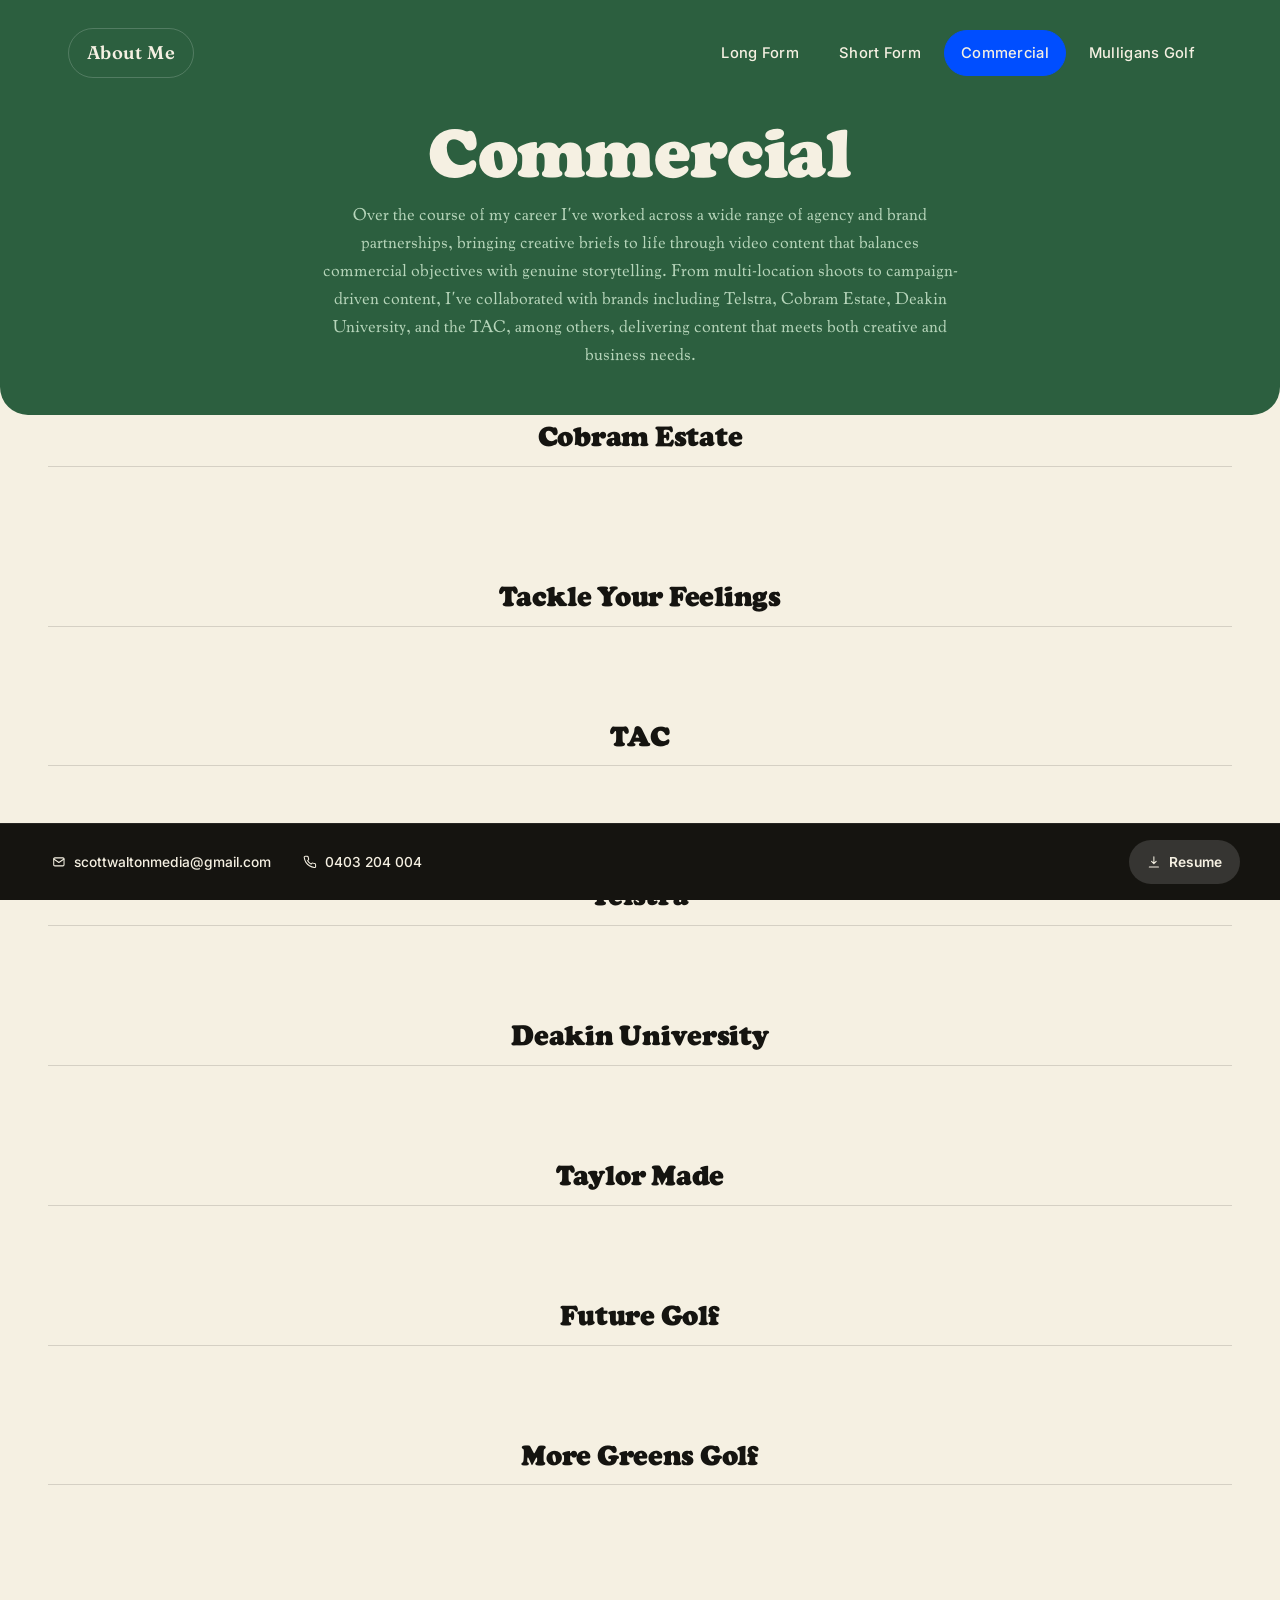
==== commit 7dd4cbd2: "Simplify branding: remove cloud decorations and role-circle, blue active pill Remove the hand-drawn " ====
--- a/commercial.html
+++ b/commercial.html
@@ -14,17 +14,6 @@
 
 <!-- ================= PAGE HEADER ================= -->
 <header class="hero hero--compact" id="top">
-  <div class="cloud cloud--bl" aria-hidden="true">
-    <svg viewBox="0 0 220 120" fill="none" stroke="currentColor" stroke-width="3">
-      <path d="M14 92 Q12 62 42 60 Q48 30 82 30 Q92 8 122 14 Q152 2 168 28 Q198 26 200 58 Q214 62 208 84 Q210 100 188 100 L28 100 Q6 102 14 92 Z"/>
-    </svg>
-  </div>
-  <div class="cloud cloud--br" aria-hidden="true">
-    <svg viewBox="0 0 220 120" fill="none" stroke="currentColor" stroke-width="3">
-      <path d="M14 92 Q12 62 42 60 Q48 30 82 30 Q92 8 122 14 Q152 2 168 28 Q198 26 200 58 Q214 62 208 84 Q210 100 188 100 L28 100 Q6 102 14 92 Z"/>
-    </svg>
-  </div>
-
   <div class="wrap hero-inner">
     <nav class="topnav" aria-label="Primary">
       <a class="brand" href="index.html">About Me</a>
--- a/style.css
+++ b/style.css
@@ -38,6 +38,7 @@
   --ink:#151410;
   --ink-soft:#151410cc;
   --mint:#cfead0;
+  --brand-blue:#004eff;
   --line:rgba(255,255,255,.18);
   --line-dark:rgba(20,20,15,.14);
   --radius:18px;
@@ -108,7 +109,7 @@
   text-decoration:none;
   transition:background var(--dur-1) ease, border-color var(--dur-1) ease;
 }
-.brand.active{background:var(--ink); color:var(--cream); border-color:var(--ink);}
+.brand.active{background:var(--brand-blue); color:var(--cream); border-color:var(--brand-blue);}
 .navlinks{display:flex; align-items:center; gap:6px; flex-wrap:wrap;}
 .navlinks a{
   text-decoration:none; font-weight:500; font-size:.92rem; letter-spacing:.02em;
@@ -117,7 +118,7 @@
   transition:background var(--dur-1) ease, border-color var(--dur-1) ease, color var(--dur-1) ease;
 }
 .navlinks a:hover{border-color:var(--line);}
-.navlinks a.active{background:var(--ink); color:var(--cream); border-color:var(--ink);}
+.navlinks a.active{background:var(--brand-blue); color:var(--cream); border-color:var(--brand-blue);}
 
 .hero-title{
   text-align:center;
@@ -135,13 +136,6 @@
   color:var(--cream);
   margin-bottom:40px;
 }
-.role-circled{position:relative; display:inline-block;}
-.role-circle{
-  position:absolute; inset:-65% -12% -18% -12%; z-index:1;
-  overflow:visible; pointer-events:none;
-  transform:rotate(-2deg);
-}
-
 .hero-bio{max-width:680px; margin:0 auto; text-align:left;}
 .hero-bio p{font-family:var(--ff-regular); font-size:1.05rem; line-height:1.75; color:var(--cream); opacity:.95; margin-bottom:18px;}
 .hero-bio p:last-of-type{margin-bottom:22px;}
@@ -153,12 +147,6 @@
 }
 .scroll-cue svg{animation:bob 1.8s ease-in-out infinite;}
 @keyframes bob{0%,100%{transform:translateY(0);}50%{transform:translateY(6px);}}
-
-.cloud{position:absolute; color:var(--line); opacity:.9; pointer-events:none; z-index:1;}
-.cloud svg{display:block;}
-.cloud--bl{left:-40px; bottom:-30px; width:280px;}
-.cloud--br{right:-40px; bottom:-10px; width:240px; transform:scaleX(-1);}
-@media (max-width:640px){ .cloud--bl{width:190px;} .cloud--br{width:170px;} }
 
 /* ---------- SECTION shell ---------- */
 section{padding:96px 0;}
